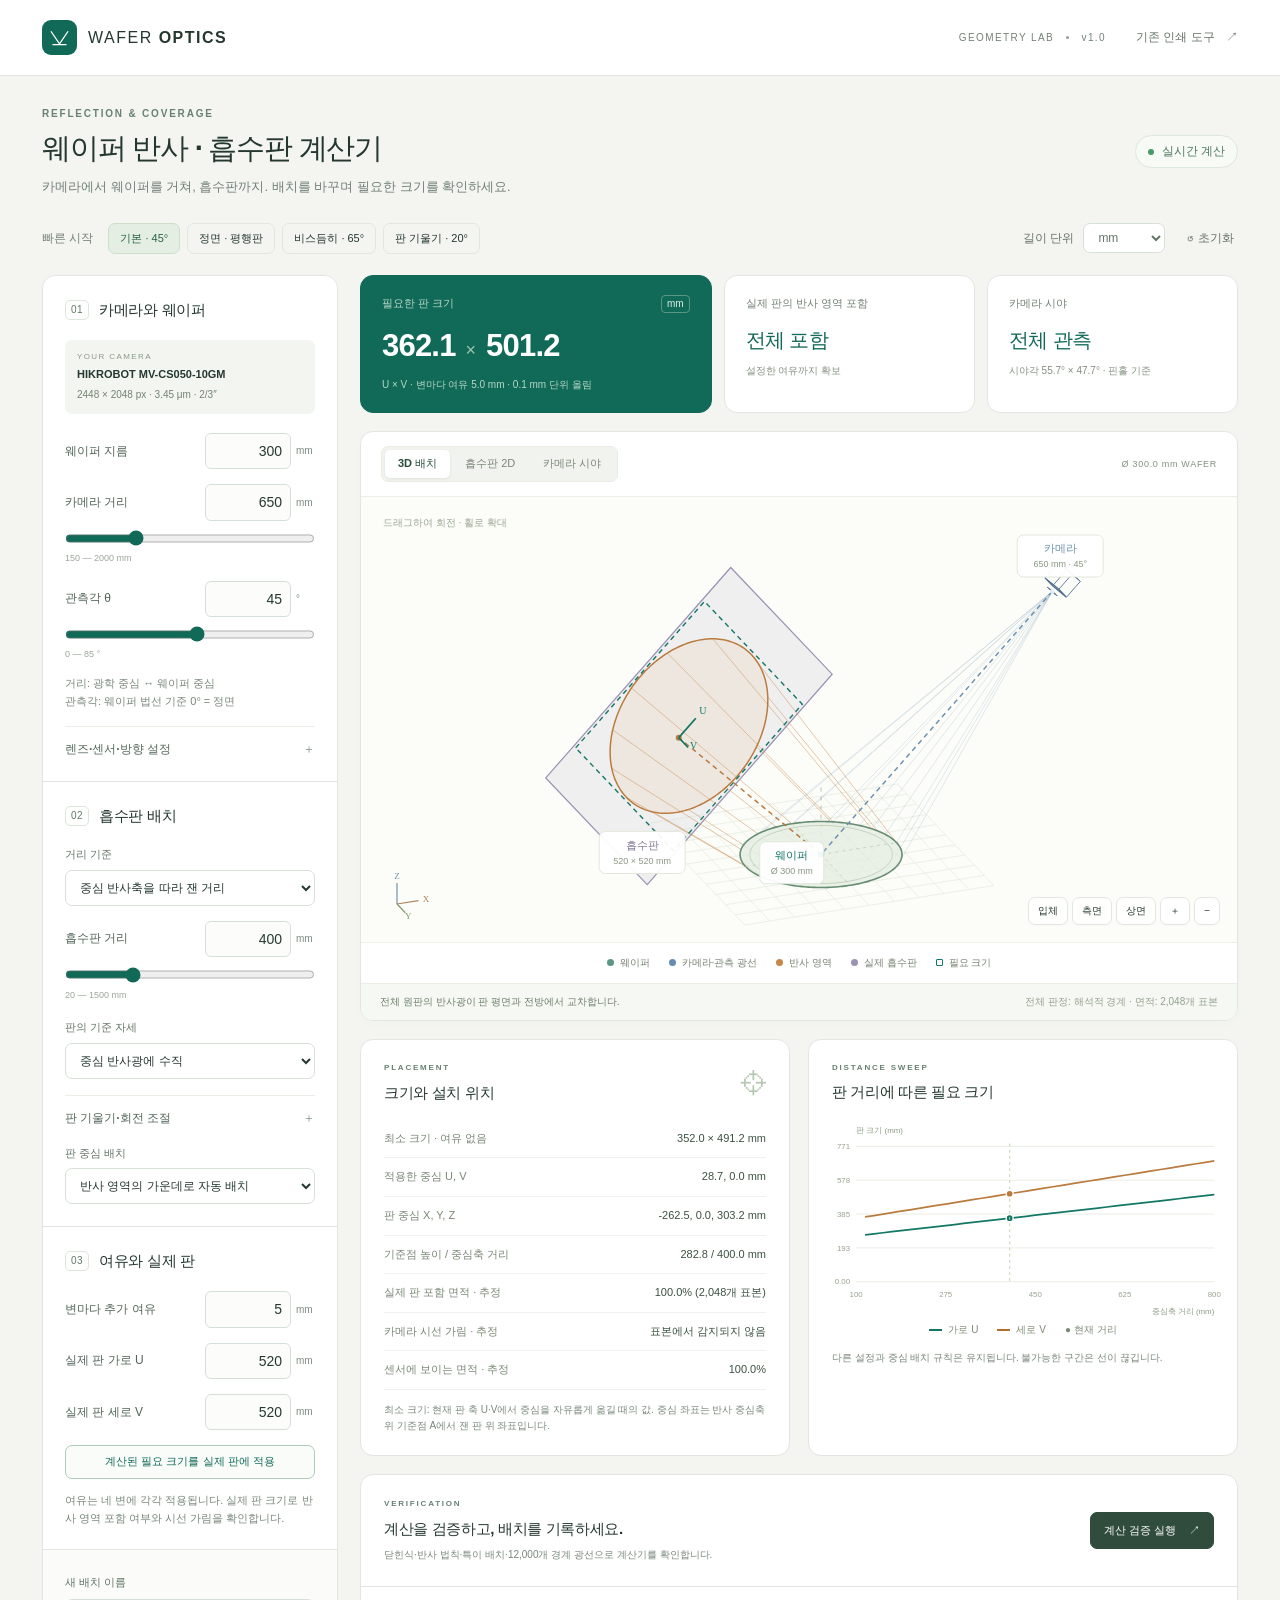
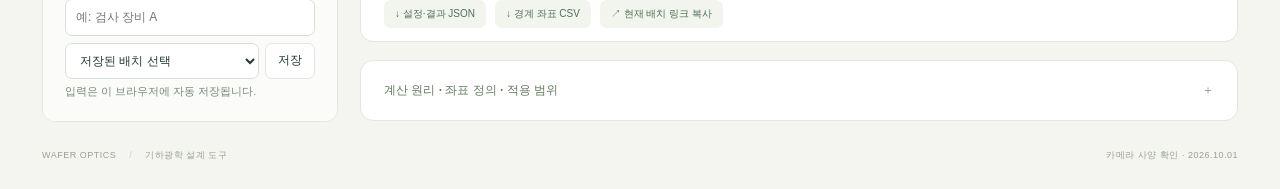
==== wafer-optics/index.html @ 082f286f "Add wafer reflection and absorber plate calculator Add an isolated static application at /wafer-opti" ====
<!doctype html>
<html lang="ko">
<head>
  <meta charset="utf-8">
  <meta name="viewport" content="width=device-width, initial-scale=1">
  <meta name="theme-color" content="#116957">
  <meta name="description" content="산업용 카메라와 300 mm 웨이퍼의 정반사 광선을 추적하여 흡수판의 크기, 위치, 시야를 계산합니다.">
  <title>웨이퍼 반사 · 흡수판 계산기 | Wafer Optics</title>
  <link rel="icon" href="data:image/svg+xml,%3Csvg xmlns='http://www.w3.org/2000/svg' viewBox='0 0 32 32'%3E%3Crect width='32' height='32' rx='8' fill='%23116957'/%3E%3Cpath d='m5 9 11 15L27 9M8 24h16' fill='none' stroke='white' stroke-width='2'/%3E%3C/svg%3E">
  <link rel="stylesheet" href="./styles.css">
  <script type="module" src="./app.mjs"></script>
</head>
<body>
  <a class="skip" href="#workspace">계산기로 바로 가기</a>
  <header class="topbar">
    <a class="brand" href="./" aria-label="Wafer Optics 처음으로"><span class="brand-icon" aria-hidden="true"><svg viewBox="0 0 32 32"><path d="m5 8 11 16L27 8M7 25h18"/></svg></span><span>WAFER <b>OPTICS</b></span></a>
    <div class="topbar-right"><span class="version">GEOMETRY LAB <i></i> v1.0</span><a href="../" class="subtle-link">기존 인쇄 도구 <span aria-hidden="true">↗</span></a></div>
  </header>
  <main>
    <div class="intro">
      <div><p class="eyebrow">REFLECTION & COVERAGE</p><h1>웨이퍼 반사 · 흡수판 계산기</h1><p class="intro-copy">카메라에서 웨이퍼를 거쳐, 흡수판까지. 배치를 바꾸며 필요한 크기를 확인하세요.</p></div>
      <div class="live-indicator"><span></span> 실시간 계산</div>
    </div>
    <div class="toolbar">
      <div class="preset-bar" aria-label="배치 프리셋"><span class="toolbar-label">빠른 시작</span><div id="presets"></div></div>
      <div class="toolbar-actions"><label for="unit">길이 단위</label><select id="unit"><option value="mm">mm</option><option value="cm">cm</option><option value="in">inch</option></select><button id="reset" class="icon-text">↺ <span>초기화</span></button></div>
    </div>
    <button id="toggle-inputs" aria-expanded="false" aria-controls="input-controls">카메라·흡수판 입력 설정 ＋</button>
    <div class="workspace" id="workspace">
      <aside class="controls panel" id="input-controls" aria-label="계산 입력">
        <div class="control-section"><div class="section-heading"><span class="step">01</span><h2>카메라와 웨이퍼</h2></div>
          <div class="camera-card"><span class="micro-label">YOUR CAMERA</span><strong>HIKROBOT MV-CS050-10GM</strong><span>2448 × 2048 px · 3.45 μm · 2/3″</span></div>
          <div id="camera-fields"></div>
          <p class="field-note">거리: 광학 중심 ↔ 웨이퍼 중심<br>관측각: 웨이퍼 법선 기준 0° = 정면</p>
          <details><summary>렌즈·센서·방향 설정</summary><div id="optical-fields"></div><p class="field-note">초점거리와 센서 크기는 항상 mm입니다. 전체 센서 사용 기준이며, ROI 사용 시 유효 크기를 수정하세요.</p><button id="restore-sensor" class="text-button">카메라 센서 기본값 적용</button></details>
        </div>
        <div class="control-section"><div class="section-heading"><span class="step">02</span><h2>흡수판 배치</h2></div>
          <label class="select-label" for="distanceMode">거리 기준</label><select id="distanceMode" data-param="distanceMode"><option value="ray">중심 반사축을 따라 잰 거리</option><option value="height">웨이퍼면에서 잰 수직 높이</option></select>
          <div id="plate-fields"></div>
          <label class="select-label" for="plateMode">판의 기준 자세</label><select id="plateMode" data-param="plateMode"><option value="normal">중심 반사광에 수직</option><option value="parallel">웨이퍼와 평행</option></select>
          <details><summary>판 기울기·회전 조절</summary><div id="pose-fields"></div><p class="field-note">기울기 U → 기울기 V → 면내 회전 순서입니다. 아래 도면의 U·V축을 기준으로 합니다.</p></details>
          <label class="select-label" for="centerMode">판 중심 배치</label><select id="centerMode" data-param="centerMode"><option value="auto">반사 영역의 가운데로 자동 배치</option><option value="fixed">기준점에서 지정한 위치로 고정</option></select>
          <div id="offset-fields" hidden></div>
        </div>
        <div class="control-section"><div class="section-heading"><span class="step">03</span><h2>여유와 실제 판</h2></div><div id="size-fields"></div><button id="apply-size" class="outline-button full">계산된 필요 크기를 실제 판에 적용</button><p class="field-note">여유는 네 변에 각각 적용됩니다. 실제 판 크기로 반사 영역 포함 여부와 시선 가림을 확인합니다.</p></div>
        <div class="control-footer"><label for="preset-name">새 배치 이름</label><input id="preset-name" type="text" maxlength="80" placeholder="예: 검사 장비 A"><div class="save-row"><select id="saved-presets" aria-label="내 배치"><option value="">저장된 배치 선택</option></select><button id="save-preset" title="현재 배치 저장">저장</button></div><span id="storage-status" class="field-note">입력은 이 브라우저에 자동 저장됩니다.</span></div>
      </aside>
      <div class="results-column">
        <section class="metrics" aria-label="계산 결과" aria-live="polite" aria-atomic="true">
          <div class="metric primary"><div class="metric-label">필요한 판 크기 <span id="result-unit">mm</span></div><div class="dimension-value"><strong id="width-result">—</strong><span>×</span><strong id="height-result">—</strong></div><p id="size-caption">가로 U × 세로 V · 가장자리 여유 포함</p></div>
          <div class="metric"><div class="metric-label">실제 판의 반사 영역 포함</div><strong class="state-value" id="plate-status">계산 중</strong><p id="plate-caption">원판 전체의 경계로 판정</p></div>
          <div class="metric"><div class="metric-label">카메라 시야</div><strong class="state-value" id="fov-status">계산 중</strong><p id="fov-caption">센서 안에 웨이퍼가 들어오는지 확인</p></div>
        </section>
        <div id="alerts" aria-live="polite"></div>
        <section class="panel scene-panel" aria-label="배치 시각화">
          <div class="scene-toolbar"><div role="tablist" aria-label="시각화 선택"><button role="tab" id="tab-scene" aria-selected="true" aria-controls="view-scene" data-view="scene">3D 배치</button><button role="tab" id="tab-plate" aria-selected="false" aria-controls="view-plate" data-view="plate" tabindex="-1">흡수판 2D</button><button role="tab" id="tab-sensor" aria-selected="false" aria-controls="view-sensor" data-view="sensor" tabindex="-1">카메라 시야</button></div><span class="scene-badge" id="wafer-badge">Ø 300 mm WAFER</span></div>
          <div id="view-scene" role="tabpanel" aria-labelledby="tab-scene" class="view-pane"><canvas id="scene" tabindex="0" aria-label="카메라, 웨이퍼, 흡수판의 3차원 배치. 드래그 또는 방향키로 회전, 더하기와 빼기로 확대 축소할 수 있습니다."></canvas><div class="scene-caption">드래그하여 회전 · 휠로 확대</div><div class="view-buttons"><button id="view-home" title="입체 보기 초기화">입체</button><button id="view-side" title="관측 평면에서 옆으로 보기">측면</button><button id="view-top" title="위에서 보기">상면</button><button id="zoom-in" aria-label="3D 확대">＋</button><button id="zoom-out" aria-label="3D 축소">−</button></div></div>
          <div id="view-plate" role="tabpanel" aria-labelledby="tab-plate" class="view-pane" hidden><svg id="plate-svg" viewBox="0 0 840 430" role="img" aria-label="흡수판 U·V 좌표에서 반사 영역, 필요 크기, 실제 판을 비교하는 도면"></svg><p class="plot-caption">현재 판 축 기준 최소 사각형 · 십자 표시는 반사 중심축의 기준점</p></div>
          <div id="view-sensor" role="tabpanel" aria-labelledby="tab-sensor" class="view-pane" hidden><svg id="sensor-svg" viewBox="0 0 840 430" role="img" aria-label="센서의 실제 크기와 웨이퍼의 핀홀 투영 영역"></svg><p class="plot-caption">왜곡 없는 핀홀 투영 · 광학 중심은 웨이퍼 중심을 바라봅니다.</p></div>
          <div class="legend"><span><i class="swatch wafer"></i>웨이퍼</span><span><i class="swatch camera"></i>카메라·관측 광선</span><span><i class="swatch ray"></i>반사 영역</span><span><i class="swatch plate"></i>실제 흡수판</span><span><i class="swatch required"></i>필요 크기</span></div>
          <div class="scene-status"><span id="geometry-status">배치를 계산하고 있습니다.</span><span id="sampling-status">해석적 경계 + 면적 표본</span></div>
        </section>
        <div class="detail-grid">
          <section class="panel result-detail"><div class="panel-heading"><div><p class="eyebrow">PLACEMENT</p><h2>크기와 설치 위치</h2></div><span class="mini-icon" aria-hidden="true">⌖</span></div><dl id="details-list"></dl><p class="field-note" id="minimum-note">최소 크기는 현재 판 방향에서 중심을 자유롭게 옮길 수 있을 때의 값입니다.</p></section>
          <section class="panel trend-panel"><div class="panel-heading"><div><p class="eyebrow">DISTANCE SWEEP</p><h2>판 거리에 따른 필요 크기</h2></div></div><svg id="trend-svg" viewBox="0 0 490 230" role="img" aria-label="다른 설정을 유지하고 흡수판 거리만 바꾸었을 때의 가로 및 세로 크기 변화"></svg><div class="trend-legend"><span><i style="background:#127765"></i>가로 U</span><span><i style="background:#b16e30"></i>세로 V</span><span>● 현재 거리</span></div><p class="field-note">다른 설정과 중심 배치 규칙은 유지됩니다. 불가능한 구간은 선이 끊깁니다.</p></section>
        </div>
        <section class="panel verification"><div class="verification-header"><div><p class="eyebrow">VERIFICATION</p><h2>계산을 검증하고, 배치를 기록하세요.</h2><p class="field-note">닫힌식·반사 법칙·특이 배치·12,000개 경계 광선으로 계산기를 확인합니다.</p></div><button id="run-validation" class="dark-button">계산 검증 실행 <span aria-hidden="true">↗</span></button></div><div id="validation-results" hidden aria-live="polite"></div><div class="export-actions"><button id="export-json">↓ 설정·결과 JSON</button><button id="export-csv">↓ 경계 좌표 CSV</button><button id="share">↗ 현재 배치 링크 복사</button><span id="feedback" role="status"></span></div><input id="share-fallback" readonly hidden aria-label="복사할 배치 URL"></section>
        <details class="panel method"><summary>계산 원리 · 좌표 정의 · 적용 범위</summary><div class="method-body"><div><h3>웨이퍼에서 반사되는 광선을 역추적합니다.</h3><p>웨이퍼는 z = 0 평면의 원판이며, 카메라 C는 중심 O를 바라봅니다. 관측 방향의 광선을 카메라에서 웨이퍼로 보낸 뒤 정반사시켜, 그 연장선과 흡수판 평면의 교차점을 구합니다.</p><p class="formula">d = P − C &nbsp; → &nbsp; r = d − 2(d · N)N<br>Q = P + t r &nbsp;,&nbsp; t = n · (A − P) / (n · r)</p><p>N은 웨이퍼 법선, n은 판 법선, A는 중심 반사축 위의 기준점입니다. 모든 원판 점에서 t &gt; 0이어야 합니다. 판 좌표 U·V의 해석적 최솟값·최댓값이 필요한 사각형을 결정합니다. 면내 회전값을 고정한 최소이며, 모든 회전에 걸친 최소 면적을 탐색하지는 않습니다.</p></div><div><h3>정밀 광학 설계 전의 기하 검토</h3><p>평평한 웨이퍼, 이상적인 정반사, 하나의 광학 중심과 왜곡 없는 렌즈를 가정합니다. 8 mm 초점거리와 센서 크기는 카메라 시야를 결정하며, 같은 카메라 위치에서 웨이퍼 전체의 반사 영역 크기는 바꾸지 않습니다.</p><p>렌즈 입사동공의 유한 크기, 렌즈 왜곡, 웨이퍼 휨·거칠기, 초점·심도, 기구물의 두께는 포함하지 않습니다. 현장에서는 측정한 광학 중심 거리와 여유를 적용하세요. 본체 앞면에서 잰 작업거리는 광학 중심 거리와 다를 수 있습니다.</p><p>판 포함·센서 시야의 전체 판정은 해석적입니다. 면적 비율과 시선 가림은 원판의 균등 면적 표본 2,048개로 추정하며, 아주 작은 가림은 놓칠 수 있습니다. 시선 가림은 입력한 실제 판의 얇은 평면만 검사합니다.</p></div><div class="source-links"><a href="https://www.hikrobotics.com/cn2/source/vision/document/2023/12/6/MV-CS050-10GM%28NPOE%29_20230508.pdf" target="_blank" rel="noopener">HIKROBOT 카메라 사양 ↗</a><a href="https://www.pbr-book.org/4ed/Reflection_Models/Specular_Reflection_and_Transmission" target="_blank" rel="noopener">정반사 모델 · PBRT ↗</a><a href="https://www.edmundoptics.com/knowledge-center/application-notes/imaging/understanding-focal-length-and-field-of-view" target="_blank" rel="noopener">초점거리와 시야 · Edmund Optics ↗</a></div></div></details>
      </div>
    </div>
    <footer><span>WAFER OPTICS <span class="footer-divider">/</span> 기하광학 설계 도구</span><span>카메라 사양 확인 · 2026.10.01</span></footer>
  </main>
  <noscript><div class="noscript">이 계산기는 JavaScript가 필요합니다. 브라우저에서 JavaScript를 활성화해 주세요.</div></noscript>
</body>
</html>
---- wafer-optics/styles.css ----
:root{--bg:#f4f5f1;--panel:#fff;--ink:#253830;--muted:#718078;--line:#e1e7e0;--green:#116957;--green-soft:#eaf3ed;--amber:#a26524;--red:#b8483f;--radius:13px;font-family:Inter,"Segoe UI","Malgun Gothic",Arial,sans-serif;color:var(--ink);font-synthesis:none}
*{box-sizing:border-box}body{margin:0;background:var(--bg);font-size:14px;line-height:1.6}button,input,select{font:inherit;color:inherit}button,a,select,input{ -webkit-tap-highlight-color:transparent}button,select{cursor:pointer}button{border:1px solid var(--line);background:#fff;border-radius:7px;padding:8px 12px;line-height:1.4;transition:background .15s,border-color .15s}button:hover{background:#f1f5ef;border-color:#a5bbb0}button:disabled{cursor:not-allowed;opacity:.5}button:focus-visible,a:focus-visible,select:focus-visible,input:focus-visible,summary:focus-visible,canvas:focus-visible{outline:3px solid #e5ad51;outline-offset:3px}a{color:var(--green);text-decoration:none}a:hover{text-decoration:underline}h1,h2,h3,p{margin:0}h1{font-size:29px;letter-spacing:-1.2px;line-height:1.4;font-weight:700}h2{font-size:15px;letter-spacing:-.35px;font-weight:650}h3{font-size:14px;margin-bottom:12px}select{border:1px solid #d7e0d6;background:#fff;border-radius:7px;padding:9px 27px 9px 10px;max-width:100%;font-size:12px}input[type=number]{width:86px;border:1px solid #d6dfd7;border-radius:6px;padding:6px 8px;text-align:right;background:#fcfdfb;font-variant-numeric:tabular-nums;appearance:textfield;-moz-appearance:textfield}input[type=number]::-webkit-inner-spin-button{appearance:none}input[aria-invalid=true]{border-color:var(--red);background:#fff3f1}input[type=range]{width:100%;accent-color:var(--green);height:17px;cursor:pointer;margin:9px 0 0}input[type=range]:focus-visible{outline-offset:1px}summary{cursor:pointer;list-style:none;font-size:12px;font-weight:600;color:#53685b}summary:after{content:'＋';float:right;color:#849487}details[open]>summary:after{content:'−'}[hidden]{display:none!important}.skip{position:absolute;left:20px;top:-80px;background:#fff;padding:14px;z-index:100}.skip:focus{top:10px}.topbar{height:76px;background:#fff;border-bottom:1px solid var(--line);padding:0 42px;display:flex;align-items:center;justify-content:space-between}.brand{display:flex;align-items:center;gap:11px;color:var(--ink);font-size:16px;letter-spacing:1.5px;font-weight:450}.brand:hover{text-decoration:none}.brand b{font-weight:750}.brand-icon{background:var(--green);height:35px;width:35px;border-radius:9px;display:inline-flex;padding:5px}.brand-icon svg{stroke:#fff;fill:none;stroke-width:1.65}.topbar-right{display:flex;align-items:center;gap:30px}.version{font-size:10px;letter-spacing:1.4px;color:#738278}.version i{display:inline-block;height:3px;width:3px;background:#93a196;border-radius:50%;vertical-align:middle;margin:0 8px}.subtle-link{color:#647368;font-size:12px}.subtle-link span{margin-left:8px}main{max-width:1620px;margin:auto;padding:30px 42px 0}.intro{display:flex;justify-content:space-between;align-items:center;margin-bottom:25px}.eyebrow{font-size:10px;font-weight:700;letter-spacing:1.8px;color:#688174;margin-bottom:6px}.intro-copy{color:var(--muted);font-size:13px;margin-top:8px}.live-indicator{display:flex;align-items:center;gap:8px;font-size:12px;padding:6px 12px;border:1px solid #dce8dc;border-radius:20px;background:#f7faf5;color:#4f7760}.live-indicator span{width:6px;height:6px;border-radius:50%;background:#479b69}.toolbar{display:flex;align-items:center;justify-content:space-between;gap:15px;margin-bottom:20px}.preset-bar,.toolbar-actions,#presets{display:flex;align-items:center;gap:7px;flex-wrap:wrap}.toolbar-label{font-size:12px;color:#748277;margin-right:8px}#presets button{font-size:11px;padding:7px 11px;background:transparent}#presets button.active{background:#e4eee3;color:#286148;border-color:#cddfcb}.toolbar-actions{font-size:12px;color:#667568;gap:9px}.toolbar-actions select{padding-top:6px;padding-bottom:6px;background:#fff}.icon-text{background:transparent;border-color:transparent;padding:6px 3px 6px 12px;font-size:13px}.icon-text span{font-size:12px}.workspace{display:grid;grid-template-columns:296px minmax(0,1fr);gap:22px;align-items:start}.panel{background:var(--panel);border:1px solid var(--line);border-radius:var(--radius);overflow:hidden}.controls{overflow:hidden}.control-section{padding:22px;border-bottom:1px solid var(--line)}.section-heading{display:flex;align-items:center;gap:10px;margin-bottom:18px}.step{font-size:10px;letter-spacing:.5px;color:#61796b;border:1px solid #dce6da;border-radius:5px;padding:1px 5px;line-height:1.6}.camera-card{padding:11px 12px;background:#f3f6f0;border-radius:7px;margin-bottom:19px;display:flex;flex-direction:column;gap:3px}.camera-card strong{font-size:11px;letter-spacing:0}.camera-card>span:last-child{font-size:10px;color:#738273}.micro-label{font-size:8px;letter-spacing:1.4px;color:#8a9989}.field{margin-top:15px}.field-head{display:flex;align-items:center;justify-content:space-between;gap:6px}.field label{font-size:12px;color:#526459}.input-wrap{display:flex;gap:5px;align-items:center}.input-unit{font-size:10px;color:#7d8a80;min-width:19px}.field-note{font-size:11px;color:#78877b;line-height:1.65;margin-top:12px}.field-ticks{display:flex;justify-content:space-between;font-size:9px;color:#9aa59a;margin-top:-2px}.controls details{border-top:1px solid #e9eee6;padding-top:13px;margin-top:16px}.select-label{display:block;font-size:11px;color:#637468;margin:17px 0 6px}.controls select{width:100%}.control-footer{padding:20px 22px;background:#fbfcf9}.control-footer>label{font-size:11px;color:#5e7363}.save-row{display:flex;gap:6px;margin-top:7px}.save-row select{min-width:0}.save-row button{white-space:nowrap;font-size:12px}.text-button{border:0;background:transparent;color:var(--green);font-size:11px;padding:8px 0}.outline-button{font-size:11px;color:var(--green);border-color:#aecdbb;background:#f9fcf8;margin-top:15px}.full{width:100%}.results-column{display:flex;flex-direction:column;gap:18px;min-width:0}.metrics{display:grid;grid-template-columns:1.4fr 1fr 1fr;gap:12px}.metric{padding:19px 21px;border:1px solid var(--line);border-radius:var(--radius);background:#fff;min-width:0}.metric.primary{background:var(--green);border-color:var(--green);color:#fff}.metric-label{font-size:11px;color:#728174;display:flex;justify-content:space-between;gap:8px;align-items:center}.primary .metric-label{color:#b8d7c9}.primary .metric-label span{font-size:10px;border:1px solid #5b9583;border-radius:4px;padding:0 5px;color:#dfefe6}.dimension-value{display:flex;align-items:baseline;gap:10px;margin:8px 0 5px;font-variant-numeric:tabular-nums;white-space:nowrap}.dimension-value strong{font-size:31px;letter-spacing:-.8px;font-weight:550}.dimension-value>span{color:#9ec5b1;font-size:18px}.metric p{font-size:10px;line-height:1.6;color:#849080;margin-top:7px}.primary p{color:#b8d7c9}.state-value{display:block;font-size:20px;font-weight:550;letter-spacing:-.6px;margin-top:12px;color:var(--green)}.state-value.warning{color:var(--amber)}.state-value.bad{color:var(--red)}#alerts:empty{display:none}.alert{border:1px solid #e7d7b9;background:#fffbf1;border-radius:8px;color:#896129;padding:10px 14px;font-size:12px;margin-bottom:8px}.alert:last-child{margin-bottom:0}.alert.error{background:#fff4f1;border-color:#eed0c7;color:#ab5144}.scene-panel{box-shadow:0 4px 16px #23372303}.scene-toolbar{display:flex;justify-content:space-between;align-items:center;padding:14px 20px;border-bottom:1px solid #e9eee7;gap:10px}.scene-toolbar [role=tablist]{display:flex;padding:3px;gap:2px;background:#f1f4ee;border:1px solid #e8ece3;border-radius:7px}.scene-toolbar [role=tab]{font-size:11px;border:0;background:transparent;color:#7a8678;padding:6px 13px;white-space:nowrap}.scene-toolbar [aria-selected=true]{background:#fff;color:#264c39;box-shadow:0 1px 3px #15291914;border-radius:5px;font-weight:650}.scene-badge{font-size:9px;color:#829180;letter-spacing:.7px}.view-pane{height:445px;position:relative;background:#fcfdf9;overflow:hidden}.view-pane canvas,.view-pane>svg{width:100%;height:100%;display:block}.view-pane canvas{cursor:grab;touch-action:none}.view-pane canvas:active{cursor:grabbing}.scene-caption{position:absolute;top:18px;left:22px;font-size:10px;color:#9aa593;pointer-events:none}.view-buttons{position:absolute;right:17px;bottom:17px;display:flex;gap:4px}.view-buttons button{padding:6px 9px;font-size:10px;background:#ffffffeb;box-shadow:0 1px 2px #28362405}.plot-caption{position:absolute;left:0;bottom:9px;text-align:center;width:100%;font-size:10px;color:#8a9784;pointer-events:none}.legend{display:flex;flex-wrap:wrap;justify-content:center;gap:19px;padding:12px 15px;border-top:1px solid #edf0e8;font-size:10px;color:#74826f}.legend>span,.trend-legend>span{display:flex;align-items:center;gap:6px}.swatch{display:inline-block;width:7px;height:7px;border-radius:50%}.swatch.wafer{background:#5c9685}.swatch.camera{background:#668cb3}.swatch.ray{background:#c88746}.swatch.plate{background:#9b91b4}.swatch.required{border:1px solid #107967;background:transparent;border-radius:1px}.scene-status{display:flex;justify-content:space-between;gap:10px;padding:10px 19px;background:#f6f8f3;color:#6b7d69;font-size:10px;border-top:1px solid #ebeee5}.scene-status span:last-child{color:#92a08e}.detail-grid{display:grid;grid-template-columns:1fr 1fr;gap:18px}.panel-heading{display:flex;justify-content:space-between;align-items:center;padding:22px 23px 10px}.panel-heading .eyebrow{font-size:8px;letter-spacing:1.8px}.mini-icon{font-size:27px;color:#b5c6b0}.result-detail{padding-bottom:20px}.result-detail dl{margin:5px 23px 0}.result-detail dl>div{display:flex;justify-content:space-between;gap:10px;padding:10px 0;border-bottom:1px solid #f0f3ed;font-size:11px}.result-detail dt{color:#778673}.result-detail dd{margin:0;color:#3a5140;text-align:right;font-variant-numeric:tabular-nums}.result-detail .field-note{margin-left:23px;margin-right:23px;font-size:10px}.trend-panel{padding-bottom:16px}.trend-panel>svg{width:100%;height:208px;display:block}.trend-legend{display:flex;justify-content:center;gap:19px;font-size:10px;color:#7c8a75}.trend-legend i{width:13px;height:2px;display:inline-block}.trend-panel>.field-note{margin:12px 23px 0;font-size:10px}.verification-header{display:flex;justify-content:space-between;align-items:center;gap:15px;padding:23px}.verification-header .eyebrow{font-size:8px}.verification-header .field-note{font-size:10px;margin-top:6px}.dark-button{background:#304c3c;border-color:#304c3c;color:#fff;font-size:11px;padding:10px 13px;white-space:nowrap}.dark-button:hover{background:#44604d;color:#fff}.dark-button span{margin-left:10px}.export-actions{padding:13px 23px;border-top:1px solid var(--line);display:flex;align-items:center;gap:9px;flex-wrap:wrap}.export-actions button{font-size:10px;border:0;background:#f1f5ed;color:#516d55;padding:7px 11px}#feedback{font-size:10px;color:#517351}#share-fallback{margin:0 23px 15px;width:calc(100% - 46px);font-size:11px;padding:8px;border:1px solid var(--line)}#validation-results{margin:0 23px 18px;font-size:11px}#validation-results>strong{display:block;margin-bottom:10px;color:var(--green)}.check-row{display:flex;justify-content:space-between;align-items:center;padding:7px 0;border-top:1px solid #eef2e9;gap:15px}.check-row>span:first-child{color:#62715e}.check-row>span:last-child{color:var(--green);white-space:nowrap}.check-row.failed>span:last-child{color:var(--red)}.method>summary{padding:20px 23px;font-size:12px;color:#657961}.method-body{padding:0 23px 24px;display:grid;grid-template-columns:1fr 1fr;gap:23px}.method-body p{font-size:11px;color:#7c8976;margin-bottom:13px;line-height:1.85}.method-body .formula{font-family:Consolas,monospace;padding:12px;background:#f4f7f0;border:1px solid #e7ede0;color:#56744f;border-radius:5px}.source-links{grid-column:1/-1;display:flex;gap:20px;flex-wrap:wrap;font-size:10px}footer{display:flex;justify-content:space-between;padding:26px 0;color:#98a28f;font-size:9px;letter-spacing:.5px}.footer-divider{margin:0 10px;color:#c9d2c1}.noscript{position:fixed;top:0;left:0;right:0;padding:20px;background:#fff0e0;color:#b45b36;z-index:100}
@media(min-width:1500px){.view-pane{height:500px}.dimension-value strong{font-size:37px}}
@media(max-width:1150px){main{padding:24px 24px 0}.topbar{padding:0 24px}.workspace{grid-template-columns:264px minmax(0,1fr);gap:16px}.control-section{padding:18px}.control-footer{padding:18px}.metrics{grid-template-columns:1.2fr 1fr;gap:10px}.metric:last-child{grid-column:1/-1;display:flex;align-items:center;gap:20px;padding:12px 17px}.metric:last-child .state-value,.metric:last-child p{margin:0}.metric:last-child p{margin-left:auto}.dimension-value strong{font-size:27px}.metric{padding:15px 17px}.detail-grid{grid-template-columns:1fr}.result-detail dl{display:grid;grid-template-columns:1fr 1fr;column-gap:20px}.version{display:none}.toolbar{align-items:flex-start}.toolbar-actions{flex-shrink:0}.view-pane{height:405px}.scene-toolbar{padding:12px}.scene-badge{display:none}.legend{gap:12px}.verification-header{align-items:flex-start;flex-direction:column}.method-body{grid-template-columns:1fr}}
@media(max-width:760px){.topbar{height:63px;padding:0 18px}.brand{font-size:13px;gap:8px}.brand-icon{height:29px;width:29px}.subtle-link{font-size:10px}.topbar-right{gap:0}main{padding:21px 16px 0}h1{font-size:23px;letter-spacing:-.7px}.intro{margin-bottom:20px}.intro-copy{font-size:11px;max-width:300px}.live-indicator{display:none}.toolbar{display:block}.toolbar-label{display:none}.toolbar-actions{margin-top:14px;justify-content:flex-end}.workspace{display:flex;flex-direction:column}.controls{width:100%;order:2}.results-column{width:100%;order:1;gap:14px}.metrics{gap:8px}.metric{padding:14px 13px}.dimension-value{gap:7px}.dimension-value strong{font-size:25px}.metric-label{font-size:10px}.state-value{font-size:17px}.metric p{font-size:9px}.metric:last-child{padding:10px 13px;gap:12px}.metric:last-child p{max-width:110px;text-align:right}.scene-toolbar{padding:9px 12px}.scene-toolbar [role=tab]{padding:6px 12px}.view-pane{height:360px}.scene-caption{top:12px;left:14px;font-size:9px}.scene-status{padding:9px 13px;flex-wrap:wrap;gap:2px;font-size:9px}.scene-status span:last-child{display:none}.legend{font-size:9px;gap:10px;padding:11px 9px}.view-buttons{bottom:12px;right:12px}.panel-heading{padding:19px 19px 8px}.result-detail dl{margin-left:19px;margin-right:19px;display:block}.result-detail .field-note{margin-left:19px;margin-right:19px}.result-detail dl>div{font-size:11px;padding:8px 0}.detail-grid{gap:14px}.trend-panel>svg{height:205px}.verification-header{padding:19px}.verification-header h2{font-size:14px}.verification-header .field-note{font-size:10px}.export-actions{padding:12px 19px;gap:7px}.method>summary{padding:17px 19px}.method-body{padding:0 19px 20px}.control-section{padding:22px}.field label{font-size:13px}.controls summary{font-size:13px}.field{margin-top:20px}.controls{margin-top:7px}.camera-card strong{font-size:13px}.field-note{font-size:12px}.control-footer{padding:22px}footer{align-items:flex-start;gap:12px;font-size:8px}.source-links{gap:12px}#presets{gap:6px}#presets button{font-size:10px;padding:7px 9px}.alert{font-size:11px}.scene-panel{scroll-margin-top:10px}}
.export-preview{margin:0 23px 17px}.export-preview summary{font-size:10px}.export-preview textarea{width:100%;margin-top:10px;padding:10px;border:1px solid var(--line);border-radius:6px;background:#fbfcf9;font:11px Consolas,monospace;color:#4a6450;resize:vertical}
.dimension-value{flex-wrap:wrap}
#preset-name{width:100%;padding:8px 10px;border:1px solid #d7e0d6;border-radius:7px;background:white;font-size:12px;margin-top:6px}
#toggle-inputs{display:none}
@media(max-width:760px){#toggle-inputs{display:block;width:100%;margin:0 0 16px;padding:11px 15px;background:#e6efe3;border-color:#cddcc6;color:#345d3d;text-align:left;font-size:12px}.controls{display:none}.mobile-controls-open .controls{display:block;order:0;margin-bottom:7px}}
@media(prefers-reduced-motion:reduce){*{transition:none!important}}
@media print{.topbar,.toolbar,.controls,.view-buttons,.scene-caption,.export-actions,#run-validation,footer{display:none!important}main{padding:0}.workspace{display:block}.results-column{display:block}.panel,.metrics{break-inside:avoid;margin-bottom:14px}.view-pane{height:350px}body{background:#fff}.primary{print-color-adjust:exact;-webkit-print-color-adjust:exact}}
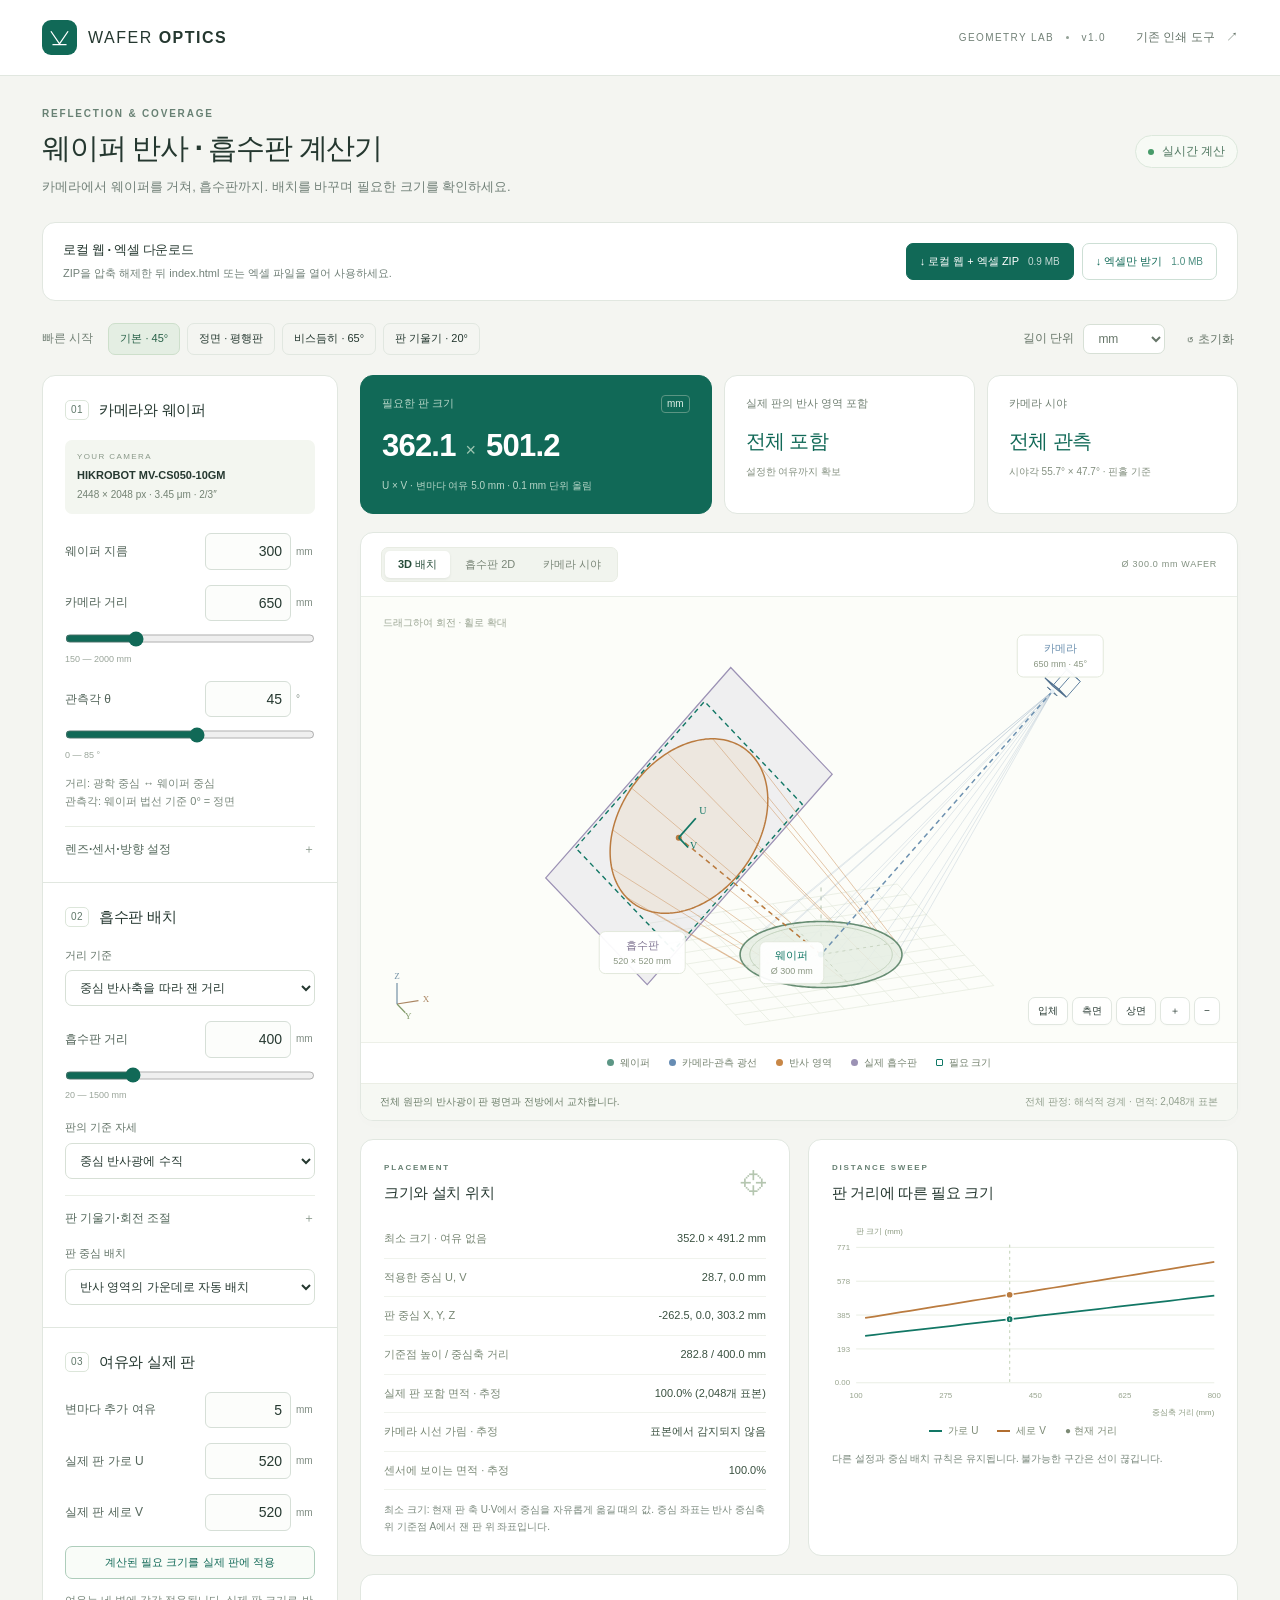
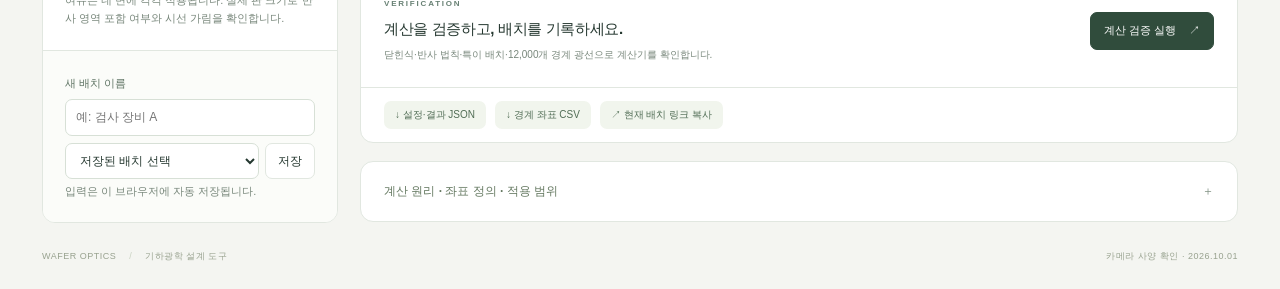
==== commit fa378dcd: "Publish offline wafer calculator and Excel downloads Add the self-contained local web calculator and" ====
--- a/wafer-optics/index.html
+++ b/wafer-optics/index.html
@@ -21,6 +21,10 @@
       <div><p class="eyebrow">REFLECTION & COVERAGE</p><h1>웨이퍼 반사 · 흡수판 계산기</h1><p class="intro-copy">카메라에서 웨이퍼를 거쳐, 흡수판까지. 배치를 바꾸며 필요한 크기를 확인하세요.</p></div>
       <div class="live-indicator"><span></span> 실시간 계산</div>
     </div>
+    <section class="download-bar" aria-labelledby="download-title">
+      <div><h2 id="download-title">로컬 웹 · 엑셀 다운로드</h2><p>ZIP을 압축 해제한 뒤 index.html 또는 엑셀 파일을 열어 사용하세요.</p></div>
+      <div class="download-links"><a class="download-primary" href="./downloads/wafer-optics-local-and-excel.zip" download>↓ 로컬 웹 + 엑셀 ZIP <span>0.9 MB</span></a><a href="./downloads/wafer-optics.xlsx" download>↓ 엑셀만 받기 <span>1.0 MB</span></a></div>
+    </section>
     <div class="toolbar">
       <div class="preset-bar" aria-label="배치 프리셋"><span class="toolbar-label">빠른 시작</span><div id="presets"></div></div>
       <div class="toolbar-actions"><label for="unit">길이 단위</label><select id="unit"><option value="mm">mm</option><option value="cm">cm</option><option value="in">inch</option></select><button id="reset" class="icon-text">↺ <span>초기화</span></button></div>
--- a/wafer-optics/styles.css
+++ b/wafer-optics/styles.css
@@ -9,4 +9,13 @@
 #toggle-inputs{display:none}
 @media(max-width:760px){#toggle-inputs{display:block;width:100%;margin:0 0 16px;padding:11px 15px;background:#e6efe3;border-color:#cddcc6;color:#345d3d;text-align:left;font-size:12px}.controls{display:none}.mobile-controls-open .controls{display:block;order:0;margin-bottom:7px}}
 @media(prefers-reduced-motion:reduce){*{transition:none!important}}
+.download-bar{display:flex;align-items:center;justify-content:space-between;gap:18px;padding:17px 20px;margin-bottom:22px;border:1px solid var(--line);border-radius:var(--radius);background:#fff}
+.download-bar h2{font-size:13px}.download-bar p{font-size:11px;color:var(--muted);margin-top:4px}
+.download-links{display:flex;align-items:center;gap:8px;flex-wrap:wrap;flex-shrink:0}
+.download-links a{display:inline-flex;align-items:center;justify-content:center;gap:9px;padding:9px 13px;border:1px solid #cddfd5;border-radius:7px;color:var(--green);font-size:11px}
+.download-links a:hover{background:var(--green-soft);text-decoration:none}.download-links a span{font-size:10px;opacity:.75}
+.download-links .download-primary{background:var(--green);border-color:var(--green);color:#fff}.download-links .download-primary:hover{background:#0c5748}
+@media(max-width:1150px){.download-bar{align-items:flex-start;flex-direction:column;gap:12px}}
+@media(max-width:760px){.download-bar{padding:15px;margin-bottom:18px}.download-links{width:100%}.download-links a{flex:1 1 170px;padding:10px}.download-bar p{font-size:11px}}
+@media print{.download-bar{display:none!important}}
 @media print{.topbar,.toolbar,.controls,.view-buttons,.scene-caption,.export-actions,#run-validation,footer{display:none!important}main{padding:0}.workspace{display:block}.results-column{display:block}.panel,.metrics{break-inside:avoid;margin-bottom:14px}.view-pane{height:350px}body{background:#fff}.primary{print-color-adjust:exact;-webkit-print-color-adjust:exact}}
